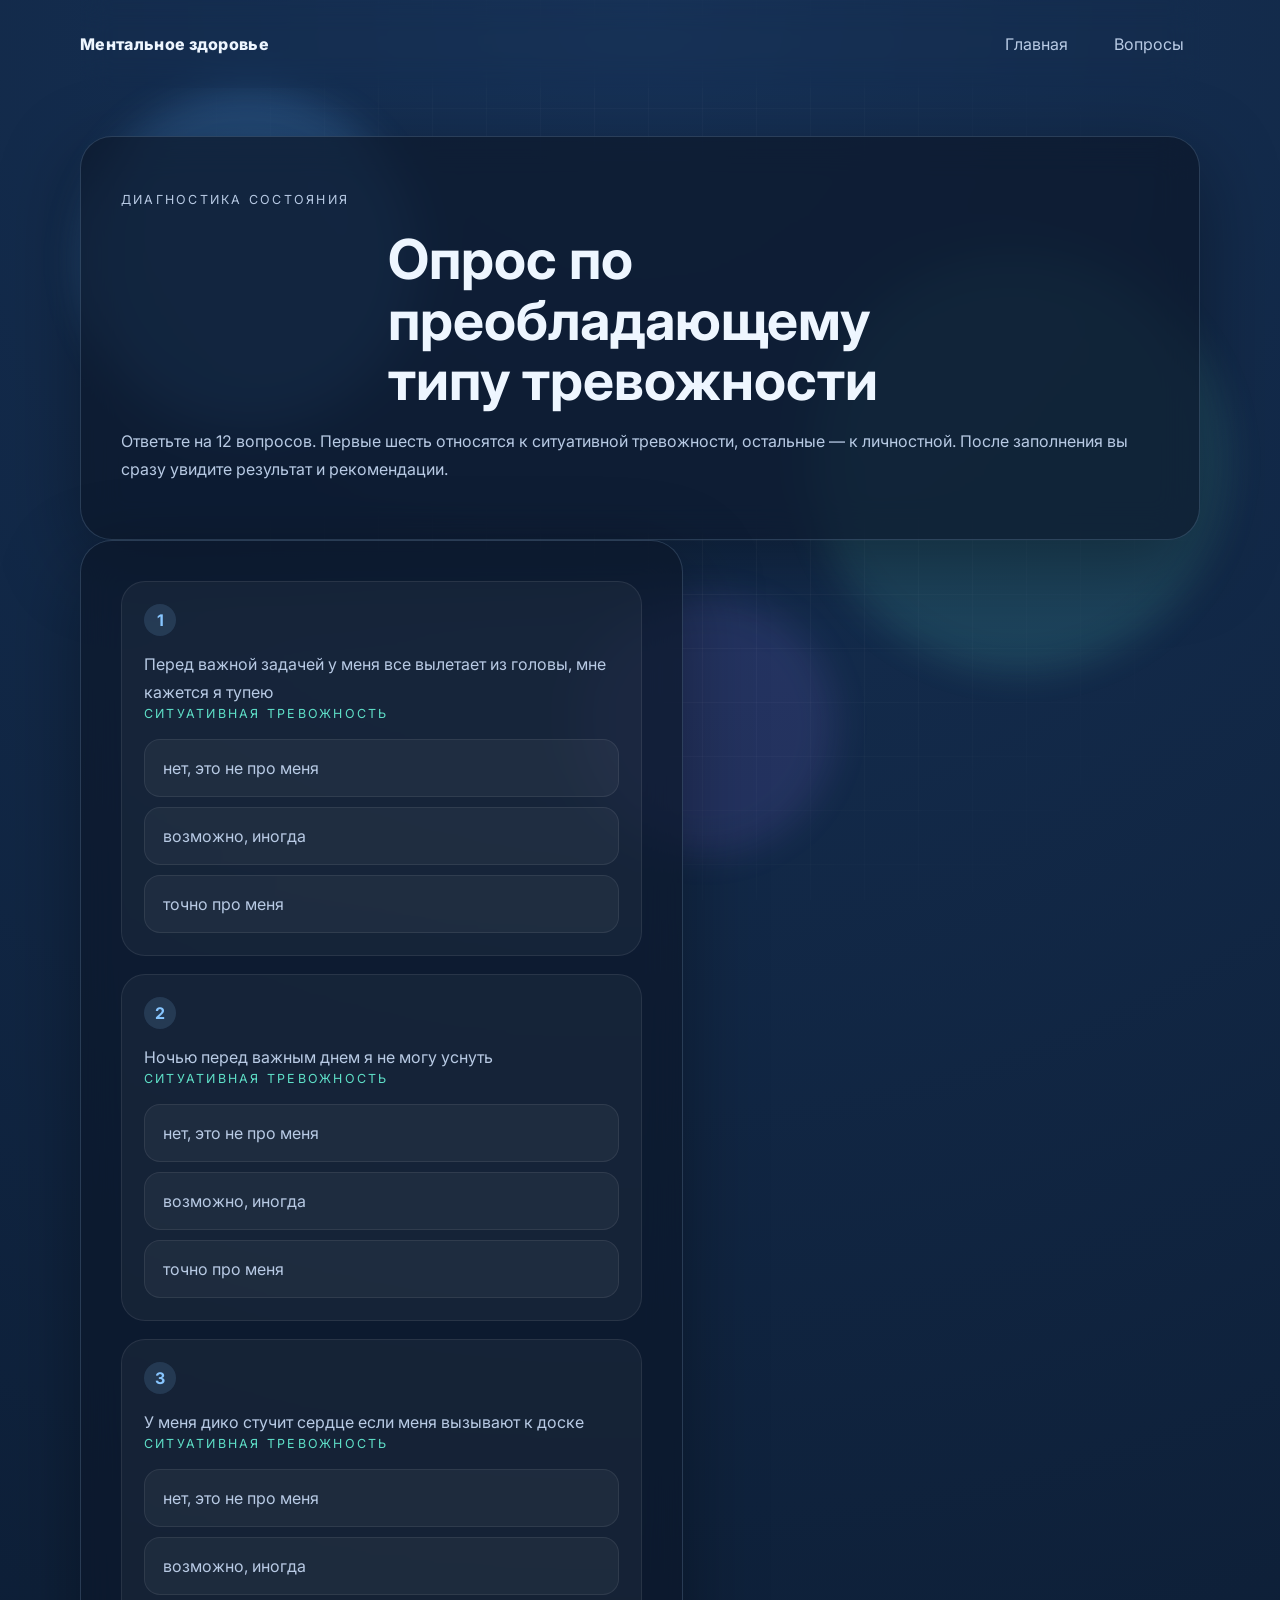
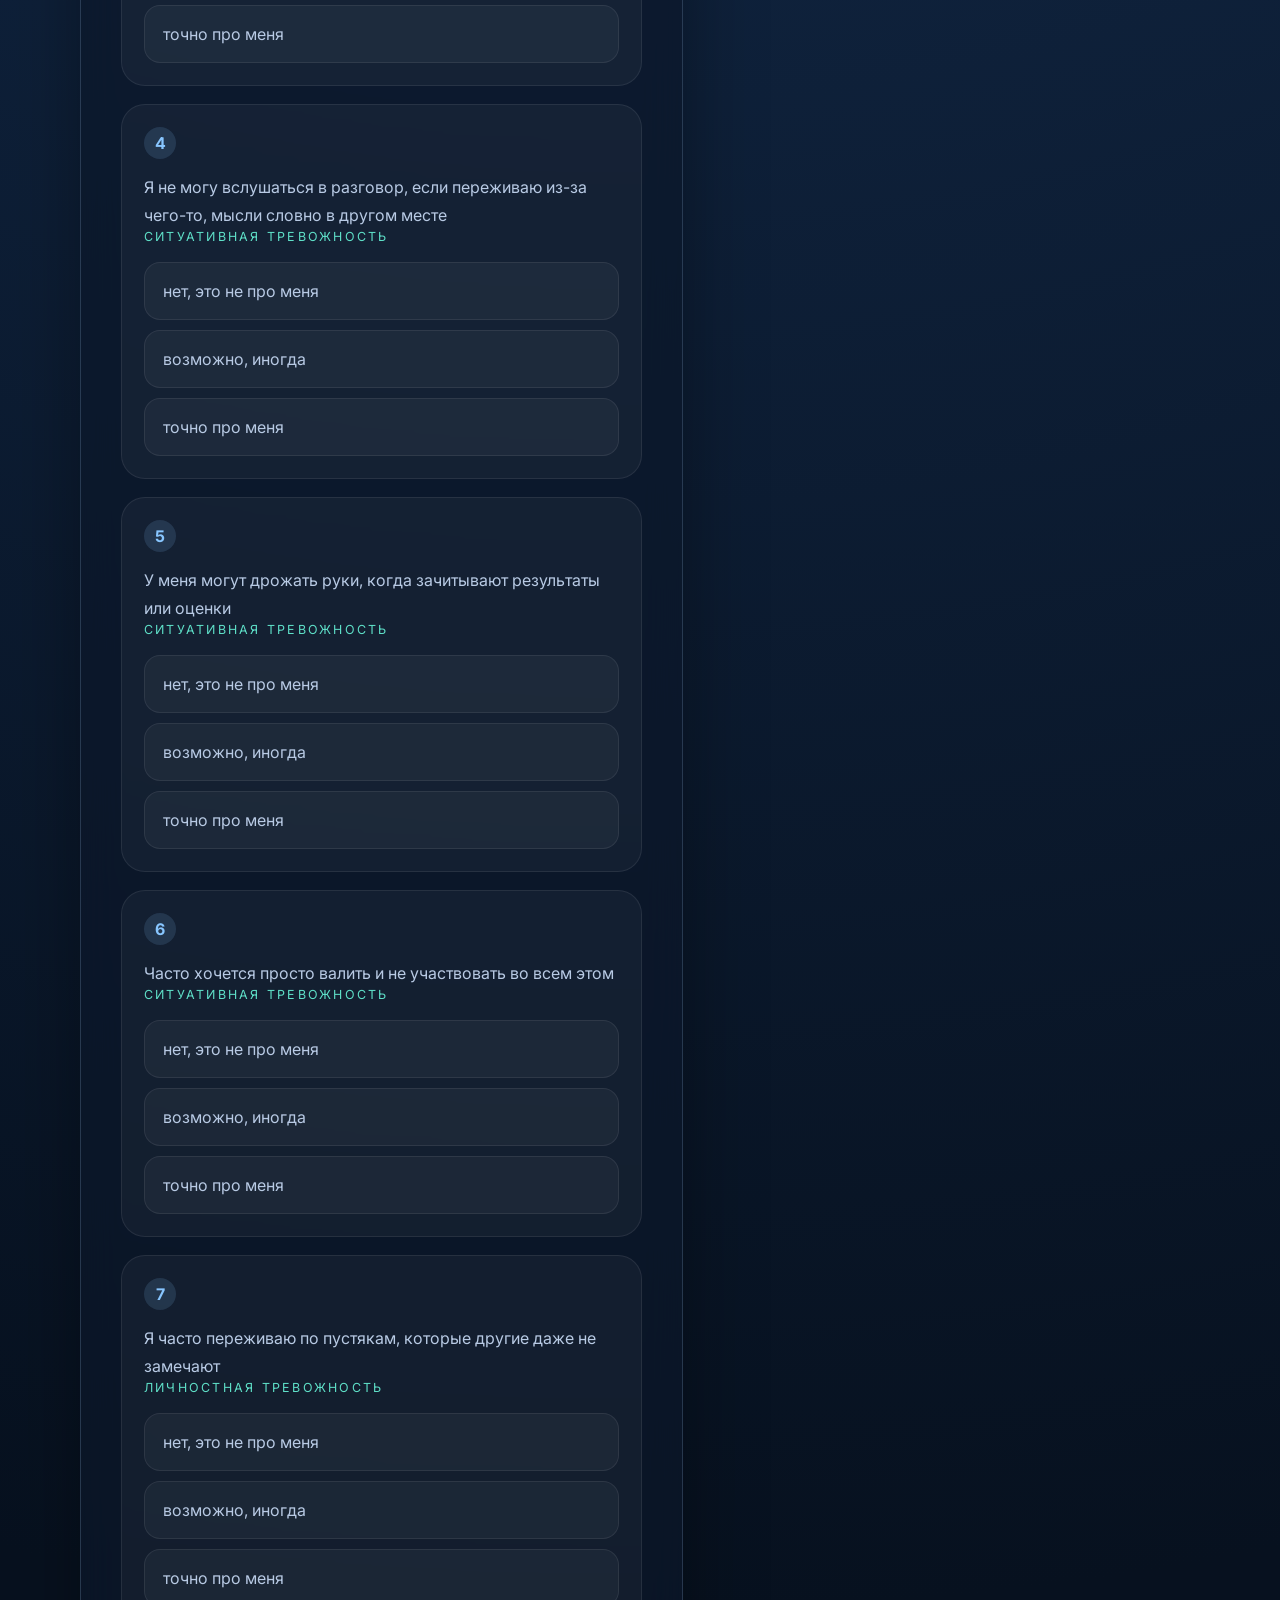
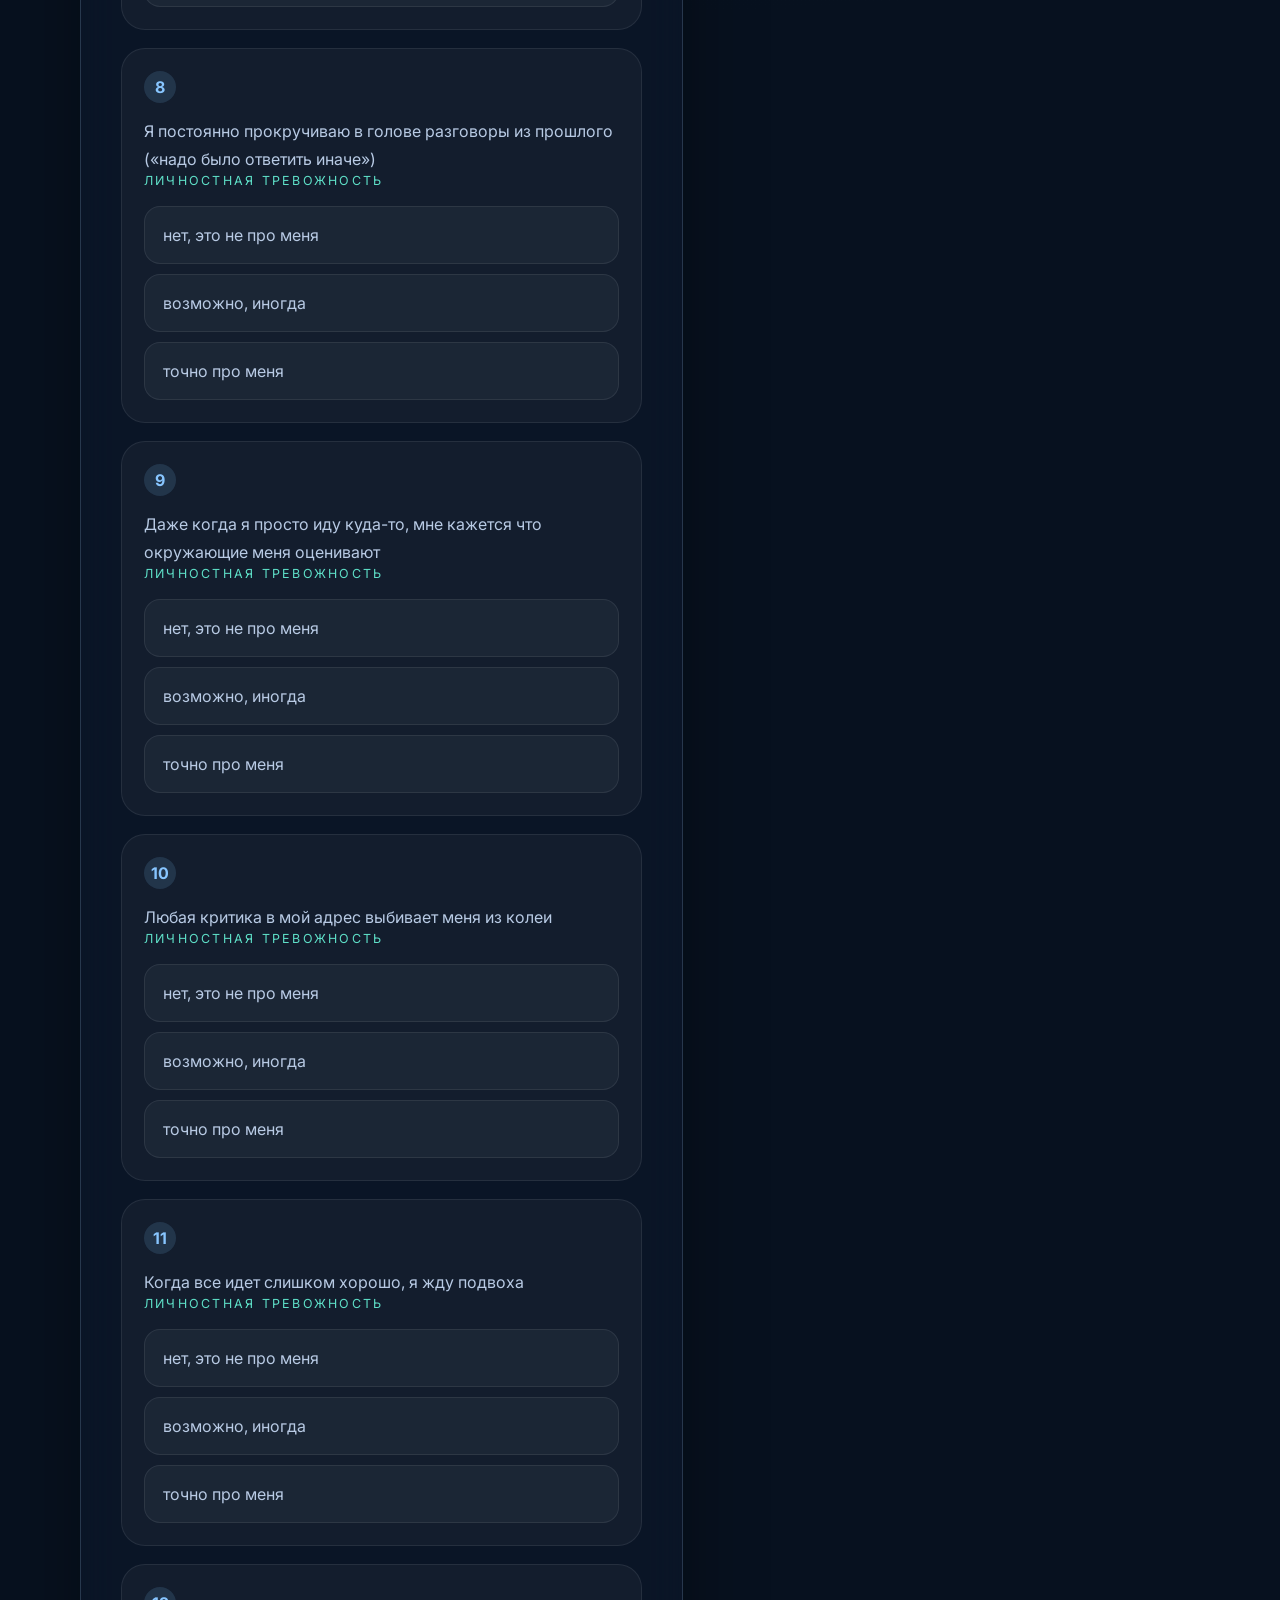
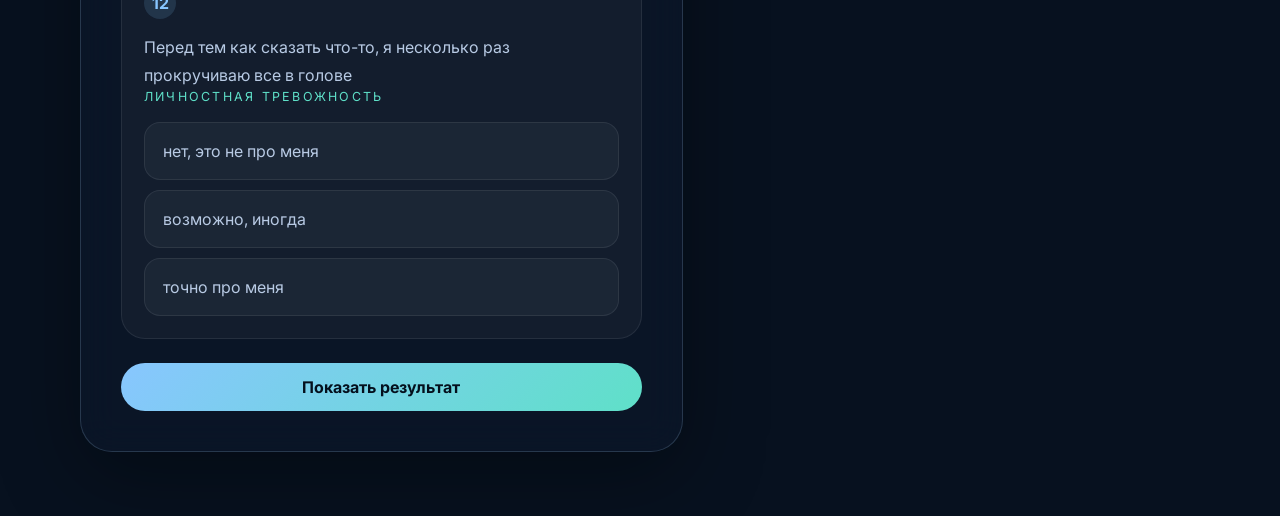
==== survey.html @ a469deae "Initial commit" ====
<!DOCTYPE html>
<html lang="ru">
  <head>
    <meta charset="UTF-8" />
    <meta name="viewport" content="width=device-width, initial-scale=1.0" />
    <title>Опрос по тревожности</title>
    <meta
      name="description"
      content="Опрос для определения преобладающего типа тревожности."
    />
    <link rel="preconnect" href="https://fonts.googleapis.com" />
    <link rel="preconnect" href="https://fonts.gstatic.com" crossorigin />
    <link
      href="https://fonts.googleapis.com/css2?family=Inter:wght@400;500;600;700;800&display=swap"
      rel="stylesheet"
    />
    <link rel="stylesheet" href="styles.css" />
  </head>
  <body>
    <div class="background" aria-hidden="true">
      <span class="orb orb-1"></span>
      <span class="orb orb-2"></span>
      <span class="orb orb-3"></span>
      <span class="grid"></span>
    </div>

    <header class="site-header container">
      <a class="brand" href="index.html">Ментальное здоровье</a>
      <nav class="nav">
        <a href="index.html">Главная</a>
        <a href="#survey-form">Вопросы</a>
      </nav>
    </header>

    <main class="container survey-layout">
      <section class="survey-intro glass-panel reveal">
        <p class="eyebrow">Диагностика состояния</p>
        <h1>Опрос по преобладающему типу тревожности</h1>
        <p>
          Ответьте на 12 вопросов. Первые шесть относятся к ситуативной
          тревожности, остальные — к личностной. После заполнения вы сразу
          увидите результат и рекомендации.
        </p>
      </section>

      <section class="survey-content reveal">
        <form id="survey-form" class="glass-panel survey-form">
          <div id="questions" class="question-list">
            <article class="question-card">
              <span class="question-number">1</span>
              <div class="question-text">Перед важной задачей у меня все вылетает из головы, мне кажется я тупею</div>
              <div class="question-meta eyebrow">Ситуативная тревожность</div>
              <div class="answer-group">
                <label class="answer-option"><input type="radio" name="q0" value="0" required /><span class="answer-label">нет, это не про меня</span></label>
                <label class="answer-option"><input type="radio" name="q0" value="1" required /><span class="answer-label">возможно, иногда</span></label>
                <label class="answer-option"><input type="radio" name="q0" value="2" required /><span class="answer-label">точно про меня</span></label>
              </div>
            </article>
            <article class="question-card">
              <span class="question-number">2</span>
              <div class="question-text">Ночью перед важным днем я не могу уснуть</div>
              <div class="question-meta eyebrow">Ситуативная тревожность</div>
              <div class="answer-group">
                <label class="answer-option"><input type="radio" name="q1" value="0" required /><span class="answer-label">нет, это не про меня</span></label>
                <label class="answer-option"><input type="radio" name="q1" value="1" required /><span class="answer-label">возможно, иногда</span></label>
                <label class="answer-option"><input type="radio" name="q1" value="2" required /><span class="answer-label">точно про меня</span></label>
              </div>
            </article>
            <article class="question-card">
              <span class="question-number">3</span>
              <div class="question-text">У меня дико стучит сердце если меня вызывают к доске</div>
              <div class="question-meta eyebrow">Ситуативная тревожность</div>
              <div class="answer-group">
                <label class="answer-option"><input type="radio" name="q2" value="0" required /><span class="answer-label">нет, это не про меня</span></label>
                <label class="answer-option"><input type="radio" name="q2" value="1" required /><span class="answer-label">возможно, иногда</span></label>
                <label class="answer-option"><input type="radio" name="q2" value="2" required /><span class="answer-label">точно про меня</span></label>
              </div>
            </article>
            <article class="question-card">
              <span class="question-number">4</span>
              <div class="question-text">Я не могу вслушаться в разговор, если переживаю из-за чего-то, мысли словно в другом месте</div>
              <div class="question-meta eyebrow">Ситуативная тревожность</div>
              <div class="answer-group">
                <label class="answer-option"><input type="radio" name="q3" value="0" required /><span class="answer-label">нет, это не про меня</span></label>
                <label class="answer-option"><input type="radio" name="q3" value="1" required /><span class="answer-label">возможно, иногда</span></label>
                <label class="answer-option"><input type="radio" name="q3" value="2" required /><span class="answer-label">точно про меня</span></label>
              </div>
            </article>
            <article class="question-card">
              <span class="question-number">5</span>
              <div class="question-text">У меня могут дрожать руки, когда зачитывают результаты или оценки</div>
              <div class="question-meta eyebrow">Ситуативная тревожность</div>
              <div class="answer-group">
                <label class="answer-option"><input type="radio" name="q4" value="0" required /><span class="answer-label">нет, это не про меня</span></label>
                <label class="answer-option"><input type="radio" name="q4" value="1" required /><span class="answer-label">возможно, иногда</span></label>
                <label class="answer-option"><input type="radio" name="q4" value="2" required /><span class="answer-label">точно про меня</span></label>
              </div>
            </article>
            <article class="question-card">
              <span class="question-number">6</span>
              <div class="question-text">Часто хочется просто валить и не участвовать во всем этом</div>
              <div class="question-meta eyebrow">Ситуативная тревожность</div>
              <div class="answer-group">
                <label class="answer-option"><input type="radio" name="q5" value="0" required /><span class="answer-label">нет, это не про меня</span></label>
                <label class="answer-option"><input type="radio" name="q5" value="1" required /><span class="answer-label">возможно, иногда</span></label>
                <label class="answer-option"><input type="radio" name="q5" value="2" required /><span class="answer-label">точно про меня</span></label>
              </div>
            </article>
            <article class="question-card">
              <span class="question-number">7</span>
              <div class="question-text">Я часто переживаю по пустякам, которые другие даже не замечают</div>
              <div class="question-meta eyebrow">Личностная тревожность</div>
              <div class="answer-group">
                <label class="answer-option"><input type="radio" name="q6" value="0" required /><span class="answer-label">нет, это не про меня</span></label>
                <label class="answer-option"><input type="radio" name="q6" value="1" required /><span class="answer-label">возможно, иногда</span></label>
                <label class="answer-option"><input type="radio" name="q6" value="2" required /><span class="answer-label">точно про меня</span></label>
              </div>
            </article>
            <article class="question-card">
              <span class="question-number">8</span>
              <div class="question-text">Я постоянно прокручиваю в голове разговоры из прошлого («надо было ответить иначе»)</div>
              <div class="question-meta eyebrow">Личностная тревожность</div>
              <div class="answer-group">
                <label class="answer-option"><input type="radio" name="q7" value="0" required /><span class="answer-label">нет, это не про меня</span></label>
                <label class="answer-option"><input type="radio" name="q7" value="1" required /><span class="answer-label">возможно, иногда</span></label>
                <label class="answer-option"><input type="radio" name="q7" value="2" required /><span class="answer-label">точно про меня</span></label>
              </div>
            </article>
            <article class="question-card">
              <span class="question-number">9</span>
              <div class="question-text">Даже когда я просто иду куда-то, мне кажется что окружающие меня оценивают</div>
              <div class="question-meta eyebrow">Личностная тревожность</div>
              <div class="answer-group">
                <label class="answer-option"><input type="radio" name="q8" value="0" required /><span class="answer-label">нет, это не про меня</span></label>
                <label class="answer-option"><input type="radio" name="q8" value="1" required /><span class="answer-label">возможно, иногда</span></label>
                <label class="answer-option"><input type="radio" name="q8" value="2" required /><span class="answer-label">точно про меня</span></label>
              </div>
            </article>
            <article class="question-card">
              <span class="question-number">10</span>
              <div class="question-text">Любая критика в мой адрес выбивает меня из колеи</div>
              <div class="question-meta eyebrow">Личностная тревожность</div>
              <div class="answer-group">
                <label class="answer-option"><input type="radio" name="q9" value="0" required /><span class="answer-label">нет, это не про меня</span></label>
                <label class="answer-option"><input type="radio" name="q9" value="1" required /><span class="answer-label">возможно, иногда</span></label>
                <label class="answer-option"><input type="radio" name="q9" value="2" required /><span class="answer-label">точно про меня</span></label>
              </div>
            </article>
            <article class="question-card">
              <span class="question-number">11</span>
              <div class="question-text">Когда все идет слишком хорошо, я жду подвоха</div>
              <div class="question-meta eyebrow">Личностная тревожность</div>
              <div class="answer-group">
                <label class="answer-option"><input type="radio" name="q10" value="0" required /><span class="answer-label">нет, это не про меня</span></label>
                <label class="answer-option"><input type="radio" name="q10" value="1" required /><span class="answer-label">возможно, иногда</span></label>
                <label class="answer-option"><input type="radio" name="q10" value="2" required /><span class="answer-label">точно про меня</span></label>
              </div>
            </article>
            <article class="question-card">
              <span class="question-number">12</span>
              <div class="question-text">Перед тем как сказать что-то, я несколько раз прокручиваю все в голове</div>
              <div class="question-meta eyebrow">Личностная тревожность</div>
              <div class="answer-group">
                <label class="answer-option"><input type="radio" name="q11" value="0" required /><span class="answer-label">нет, это не про меня</span></label>
                <label class="answer-option"><input type="radio" name="q11" value="1" required /><span class="answer-label">возможно, иногда</span></label>
                <label class="answer-option"><input type="radio" name="q11" value="2" required /><span class="answer-label">точно про меня</span></label>
              </div>
            </article>
          </div>
          <button type="submit" class="button primary large-button">
            Показать результат
          </button>
        </form>

        <section id="results" class="glass-panel results hidden" aria-live="polite">
          <div class="results-header">
            <p class="eyebrow">Результаты</p>
            <h2>Ваш профиль тревожности</h2>
          </div>
          <div class="score-grid">
            <article>
              <span>Ситуативная тревожность</span>
              <strong id="state-score">0</strong>
            </article>
            <article>
              <span>Личностная тревожность</span>
              <strong id="trait-score">0</strong>
            </article>
          </div>
          <div id="result-summary" class="result-summary"></div>
          <div id="recommendations" class="recommendations"></div>
        </section>
      </section>
    </main>

    <script src="script.js"></script>
  </body>
</html>
---- styles.css ----
:root {
  --bg: #07111f;
  --bg-soft: rgba(12, 26, 45, 0.72);
  --panel: rgba(12, 24, 42, 0.7);
  --panel-border: rgba(173, 216, 255, 0.18);
  --text: #eef6ff;
  --muted: #b8cae4;
  --accent: #88c6ff;
  --accent-strong: #5fe0c8;
  --shadow: 0 24px 80px rgba(0, 0, 0, 0.35);
  --radius-xl: 32px;
  --radius-lg: 24px;
  --radius-md: 18px;
  --container: min(1120px, calc(100% - 32px));
}

* {
  box-sizing: border-box;
}

html {
  scroll-behavior: smooth;
}

body {
  margin: 0;
  font-family: 'Inter', system-ui, sans-serif;
  color: var(--text);
  background: radial-gradient(circle at top, #163156, #07111f 60%);
  min-height: 100vh;
  overflow-x: hidden;
}

a {
  color: inherit;
  text-decoration: none;
}

button,
input,
textarea,
select {
  font: inherit;
}

.container {
  width: var(--container);
  margin: 0 auto;
}

.background {
  position: fixed;
  inset: 0;
  overflow: hidden;
  z-index: -2;
}

.orb {
  position: absolute;
  border-radius: 50%;
  filter: blur(18px);
  opacity: 0.7;
  animation: float 15s ease-in-out infinite;
}

.orb-1 {
  width: 340px;
  height: 340px;
  background: rgba(93, 174, 255, 0.3);
  top: 10%;
  left: 6%;
}

.orb-2 {
  width: 420px;
  height: 420px;
  background: rgba(95, 224, 200, 0.2);
  right: 4%;
  top: 28%;
  animation-delay: -5s;
}

.orb-3 {
  width: 260px;
  height: 260px;
  background: rgba(161, 120, 255, 0.18);
  left: 45%;
  bottom: 5%;
  animation-delay: -9s;
}

.grid {
  position: absolute;
  inset: 0;
  background-image: linear-gradient(rgba(255, 255, 255, 0.05) 1px, transparent 1px),
    linear-gradient(90deg, rgba(255, 255, 255, 0.05) 1px, transparent 1px);
  background-size: 54px 54px;
  mask-image: radial-gradient(circle at center, black, transparent 80%);
  animation: drift 20s linear infinite;
}

.site-header {
  display: flex;
  align-items: center;
  justify-content: space-between;
  padding: 24px 0;
  position: sticky;
  top: 0;
  z-index: 10;
  backdrop-filter: blur(14px);
}

.brand {
  font-weight: 800;
  letter-spacing: 0.02em;
}

.nav {
  display: flex;
  align-items: center;
  gap: 14px;
  flex-wrap: wrap;
}

.nav a {
  padding: 10px 16px;
  border-radius: 999px;
  color: var(--muted);
  transition: 0.25s ease;
}

.nav a:hover,
.nav a:focus-visible {
  color: var(--text);
  background: rgba(255, 255, 255, 0.08);
}

.nav-button {
  background: linear-gradient(135deg, rgba(136, 198, 255, 0.18), rgba(95, 224, 200, 0.18));
  color: var(--text) !important;
}

.hero,
.story,
.content-section,
.site-footer,
.survey-layout {
  padding-bottom: 64px;
}

.hero {
  padding-top: 72px;
  min-height: calc(100vh - 96px);
  display: grid;
  place-items: center;
}

.glass-panel {
  background: var(--panel);
  border: 1px solid var(--panel-border);
  box-shadow: var(--shadow);
  backdrop-filter: blur(18px);
}

.hero-card,
.story-card,
.text-block,
.survey-intro,
.survey-form,
.results {
  border-radius: var(--radius-xl);
}

.hero-card {
  padding: clamp(32px, 6vw, 72px);
  text-align: center;
}

.eyebrow {
  text-transform: uppercase;
  letter-spacing: 0.18em;
  font-size: 0.78rem;
  color: var(--accent-strong);
  margin-bottom: 18px;
}

h1,
h2 {
  margin: 0;
  line-height: 1.1;
}

h1 {
  font-size: clamp(2.1rem, 4.3vw, 4.1rem);
  max-width: 14ch;
  margin-inline: auto;
}

h2 {
  font-size: clamp(1.8rem, 4vw, 3rem);
}

.hero-subtitle,
.section-subtitle,
.lead-text,
.text-block p,
.survey-intro p,
.result-summary,
.recommendation-card p,
.question-text,
.answer-label {
  color: var(--muted);
}

.hero-subtitle,
.section-subtitle,
.lead-text {
  font-size: clamp(1rem, 2vw, 1.2rem);
  line-height: 1.7;
}

.hero-subtitle {
  max-width: 720px;
  margin: 24px auto 0;
}

.hero-actions,
.results-header {
  margin-top: 32px;
}

.hero-actions {
  display: flex;
  justify-content: center;
  gap: 16px;
  flex-wrap: wrap;
}

.button {
  display: inline-flex;
  align-items: center;
  justify-content: center;
  padding: 14px 22px;
  border-radius: 999px;
  border: 1px solid transparent;
  transition: transform 0.25s ease, box-shadow 0.25s ease, background 0.25s ease;
}

.button:hover,
.button:focus-visible {
  transform: translateY(-2px);
  box-shadow: 0 16px 36px rgba(0, 0, 0, 0.25);
}

.primary {
  background: linear-gradient(135deg, var(--accent), var(--accent-strong));
  color: #04101d;
  font-weight: 700;
}

.secondary {
  border-color: rgba(255, 255, 255, 0.12);
  background: rgba(255, 255, 255, 0.04);
}

.story-card,
.text-block,
.survey-intro,
.survey-form,
.results {
  padding: clamp(24px, 4vw, 40px);
}

.story-card {
  display: grid;
  gap: 24px;
  justify-items: start;
}

.section-heading {
  max-width: 720px;
  margin-bottom: 24px;
}

.text-block {
  display: grid;
  gap: 18px;
}

.text-block p,
.survey-intro p,
.result-summary,
.recommendation-card p,
.answer-label,
.question-text {
  line-height: 1.75;
}

.survey-layout {
  padding-top: 48px;
}

.survey-content {
  display: grid;
  grid-template-columns: 1.1fr 0.9fr;
  gap: 24px;
  align-items: start;
}

.question-list {
  display: grid;
  gap: 18px;
}

.question-card {
  padding: 22px;
  border-radius: var(--radius-lg);
  background: rgba(255, 255, 255, 0.04);
  border: 1px solid rgba(255, 255, 255, 0.08);
}

.question-number {
  display: inline-flex;
  width: 32px;
  height: 32px;
  align-items: center;
  justify-content: center;
  border-radius: 50%;
  background: rgba(136, 198, 255, 0.14);
  color: var(--accent);
  margin-bottom: 14px;
  font-weight: 700;
}

.answer-group {
  display: grid;
  gap: 10px;
  margin-top: 16px;
}

.answer-option {
  position: relative;
}

.answer-option input {
  position: absolute;
  opacity: 0;
  pointer-events: none;
}

.answer-label {
  display: block;
  padding: 14px 18px;
  border-radius: 16px;
  background: rgba(255, 255, 255, 0.04);
  border: 1px solid rgba(255, 255, 255, 0.08);
  transition: 0.2s ease;
  cursor: pointer;
}

.answer-option input:checked + .answer-label {
  background: rgba(136, 198, 255, 0.16);
  border-color: rgba(136, 198, 255, 0.48);
  color: var(--text);
}

.large-button {
  width: 100%;
  margin-top: 24px;
  border: none;
  cursor: pointer;
}

.hidden {
  display: none;
}

.score-grid {
  display: grid;
  grid-template-columns: repeat(2, minmax(0, 1fr));
  gap: 16px;
  margin: 24px 0;
}

.score-grid article,
.recommendation-card {
  border-radius: var(--radius-lg);
  padding: 20px;
  background: rgba(255, 255, 255, 0.05);
  border: 1px solid rgba(255, 255, 255, 0.08);
}

.score-grid span {
  display: block;
  color: var(--muted);
  margin-bottom: 10px;
}

.score-grid strong {
  font-size: clamp(2rem, 4vw, 3rem);
}

.recommendations {
  display: grid;
  gap: 16px;
  margin-top: 28px;
}

.recommendation-card h3 {
  margin-top: 0;
  margin-bottom: 10px;
}

.site-footer {
  padding-top: 16px;
  padding-bottom: 48px;
  color: var(--muted);
}

.reveal {
  opacity: 0;
  transform: translateY(32px);
  transition: opacity 0.8s ease, transform 0.8s ease;
}

.reveal.visible {
  opacity: 1;
  transform: translateY(0);
}

@keyframes float {
  0%,
  100% { transform: translate3d(0, 0, 0) scale(1); }
  50% { transform: translate3d(0, -28px, 0) scale(1.08); }
}

@keyframes drift {
  from { transform: translateY(0); }
  to { transform: translateY(54px); }
}

@media (max-width: 920px) {
  .site-header {
    flex-direction: column;
    gap: 14px;
  }

  .survey-content {
    grid-template-columns: 1fr;
  }
}

@media (max-width: 640px) {
  :root {
    --container: min(100% - 20px, 1120px);
  }

  .hero {
    padding-top: 36px;
    min-height: auto;
  }

  h1 {
    max-width: none;
  }

  .score-grid {
    grid-template-columns: 1fr;
  }

  .nav {
    justify-content: center;
  }

  .button,
  .nav a {
    width: 100%;
  }

  .hero-actions {
    width: 100%;
  }
}
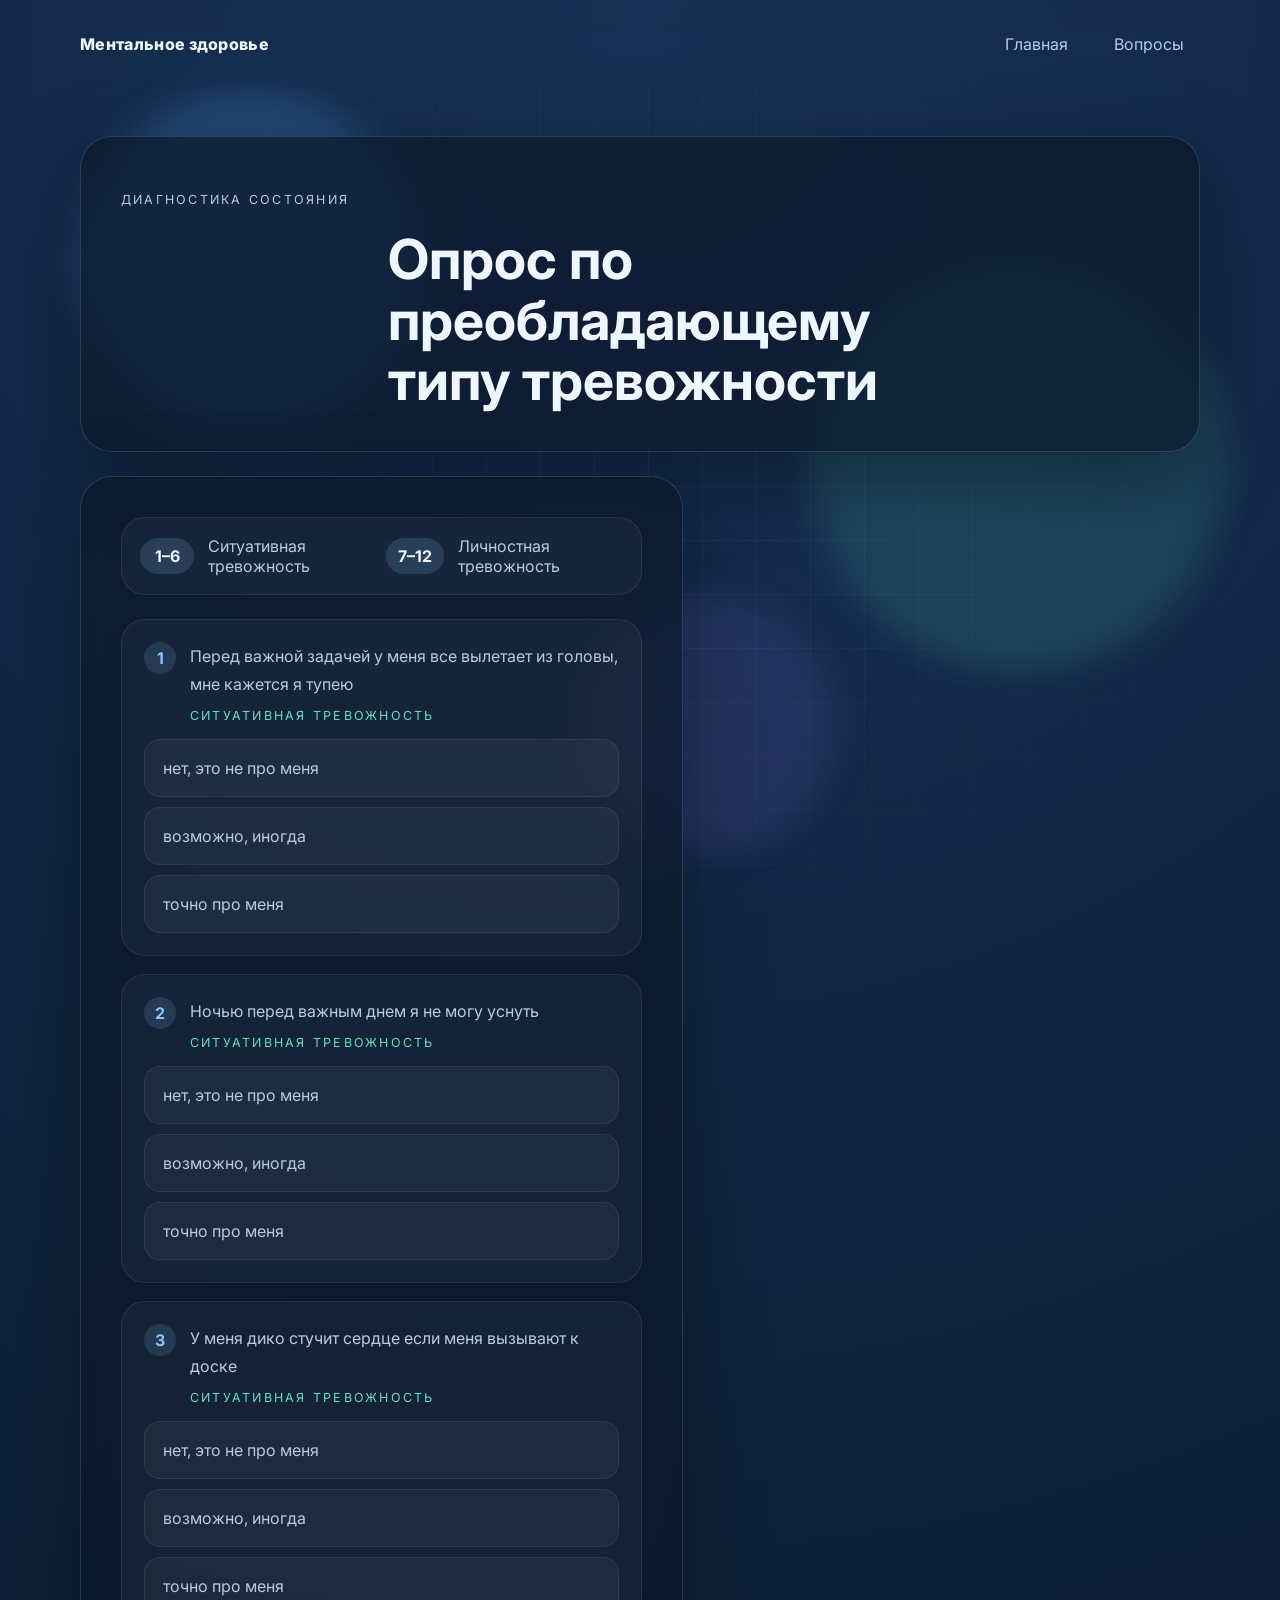
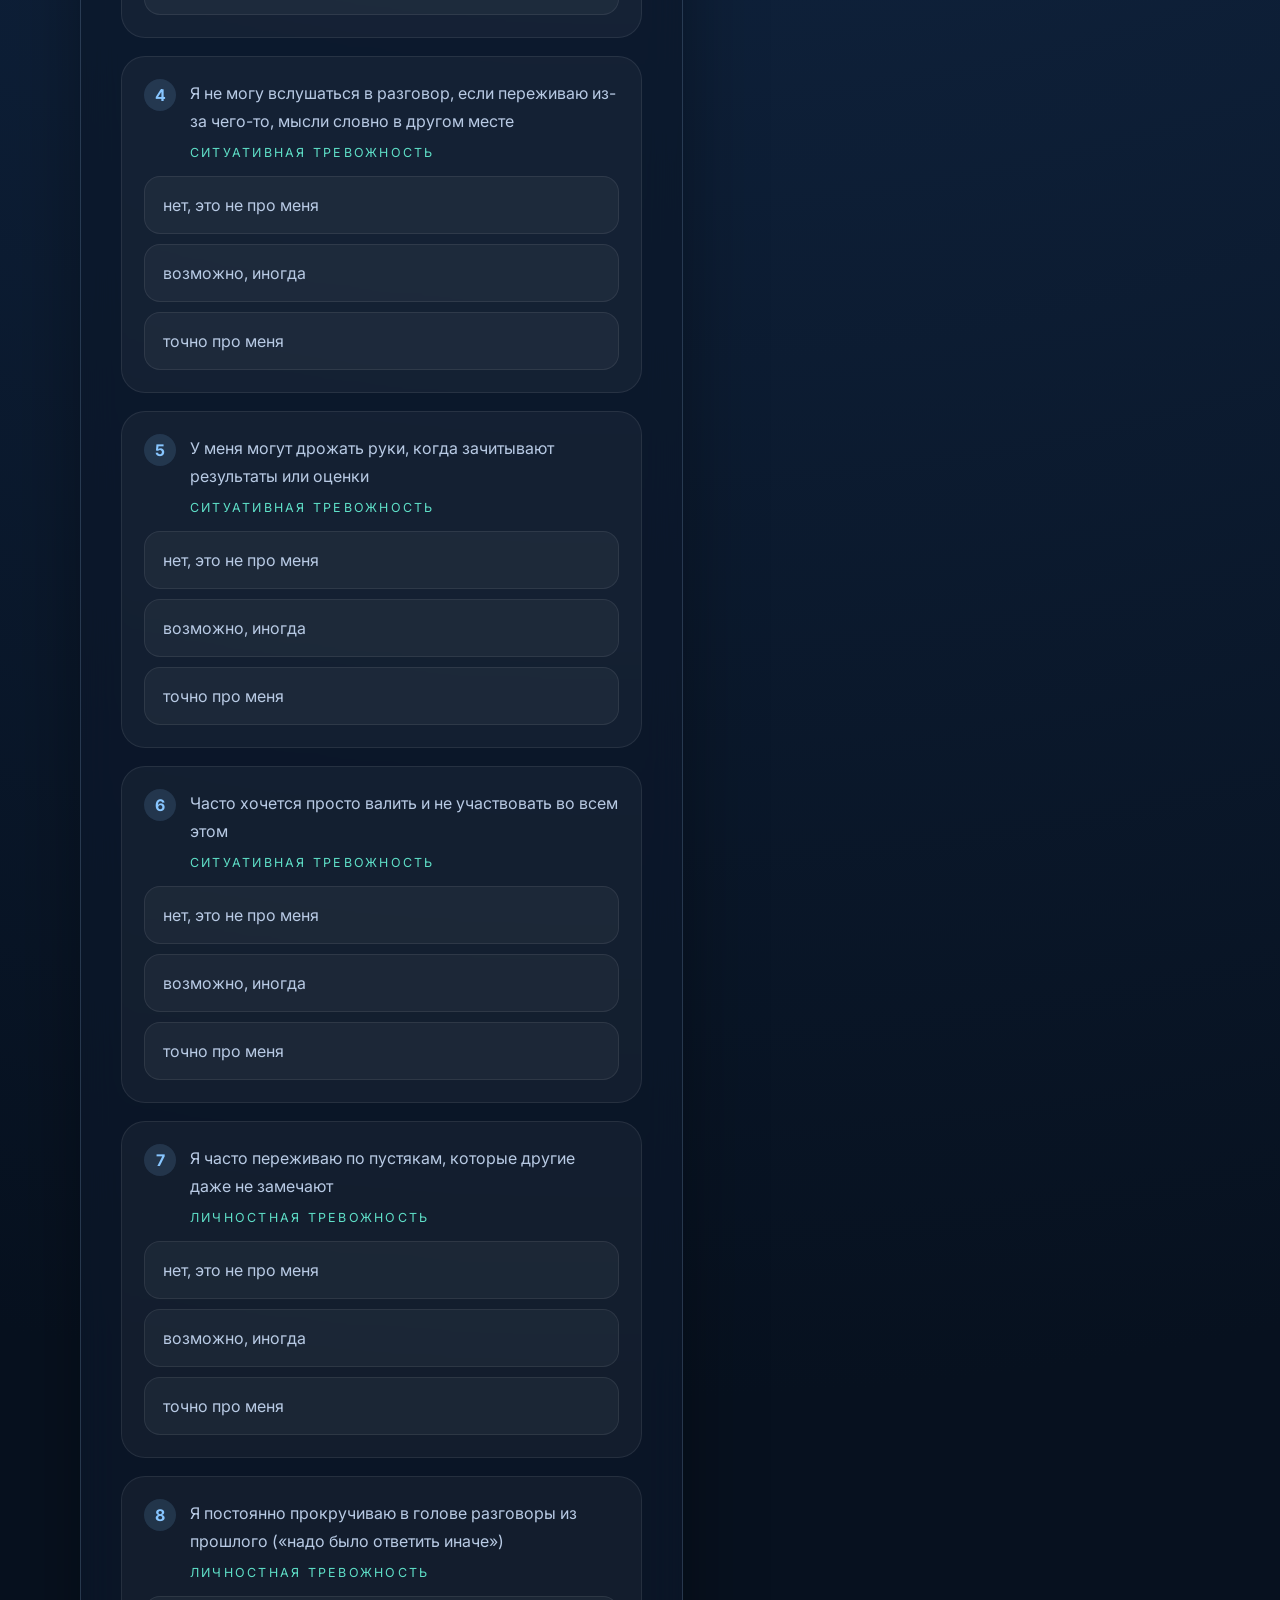
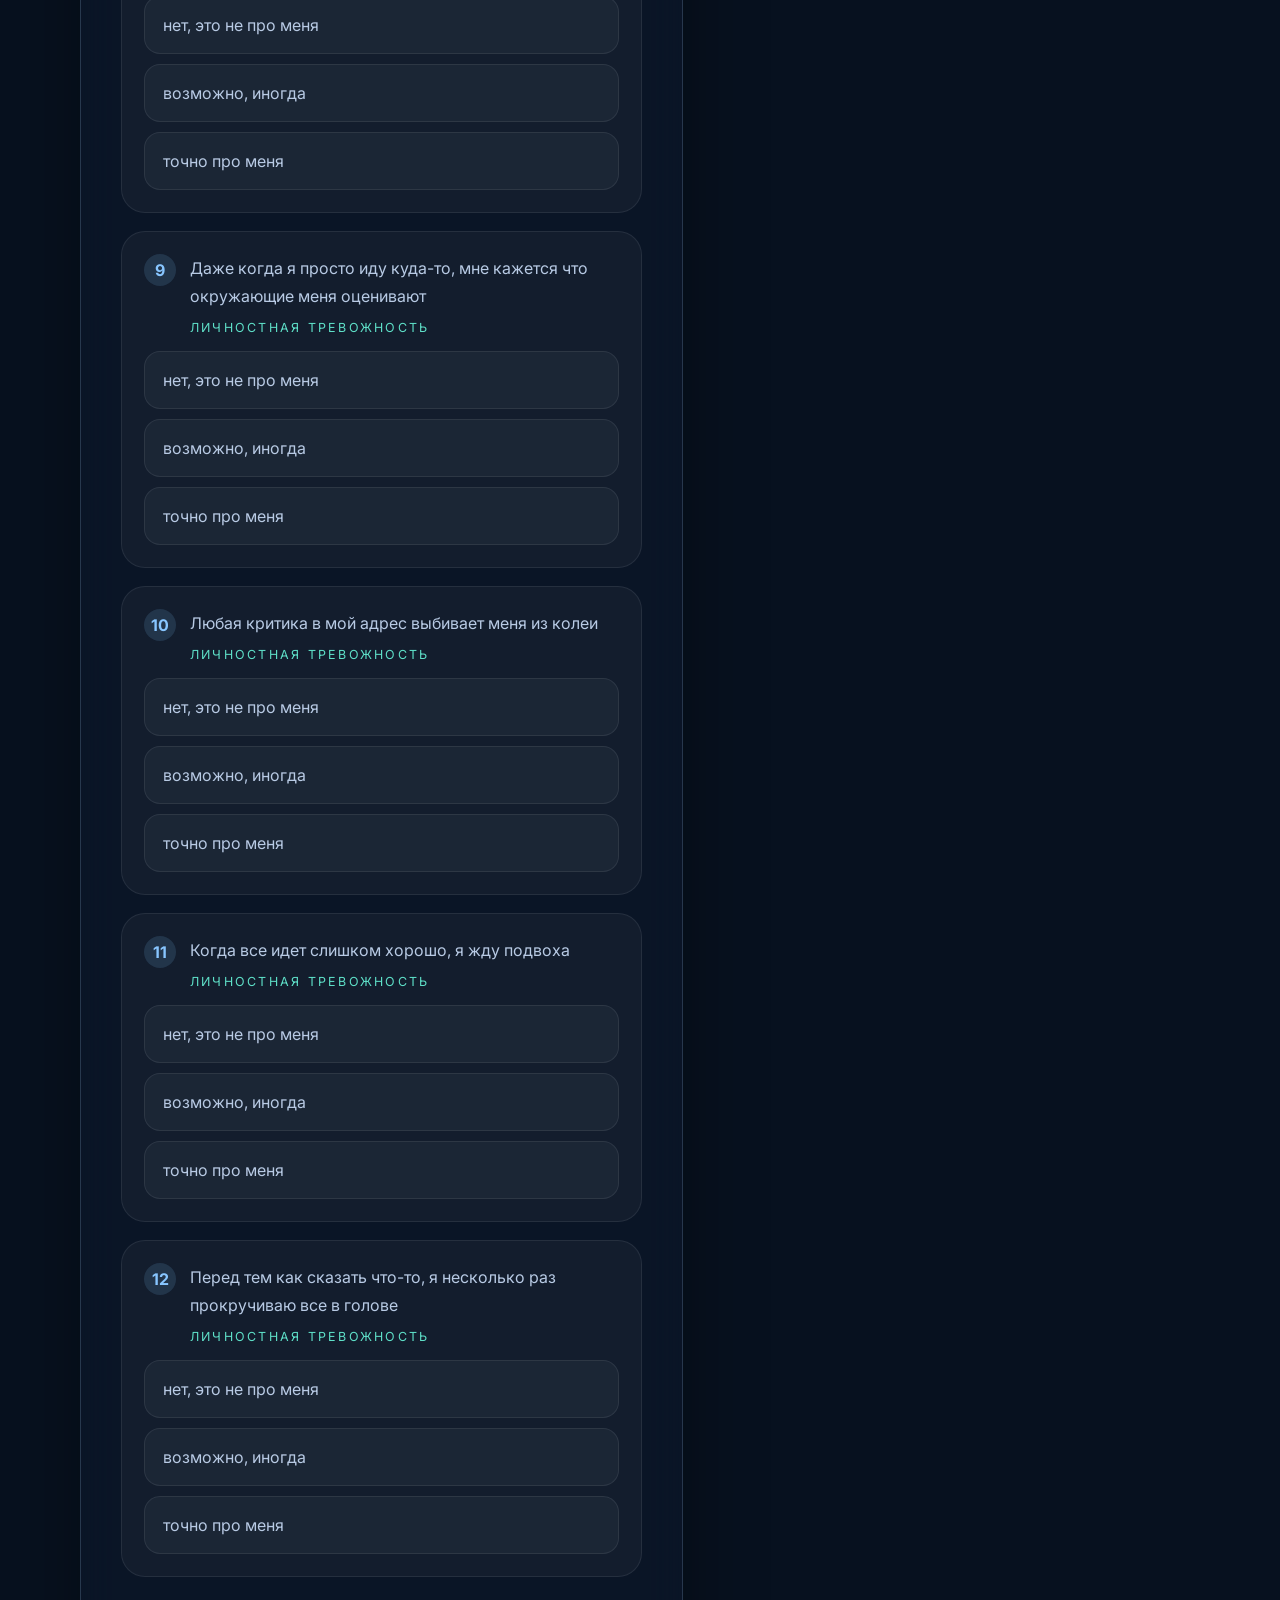
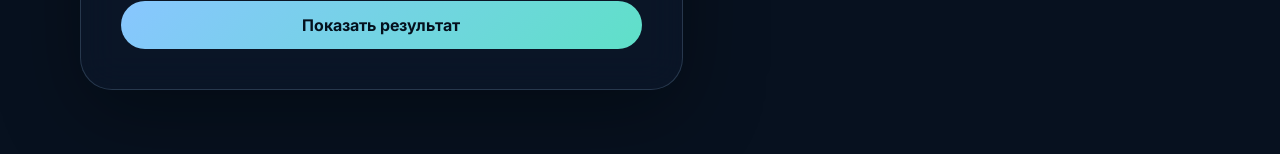
==== commit 68f362e2: "Fix survey rendering and mobile layout" ====
--- a/survey.html
+++ b/survey.html
@@ -36,137 +36,25 @@
       <section class="survey-intro glass-panel reveal">
         <p class="eyebrow">Диагностика состояния</p>
         <h1>Опрос по преобладающему типу тревожности</h1>
-        <p>
-          Ответьте на 12 вопросов. Первые шесть относятся к ситуативной
-          тревожности, остальные — к личностной. После заполнения вы сразу
-          увидите результат и рекомендации.
-        </p>
       </section>
 
       <section class="survey-content reveal">
         <form id="survey-form" class="glass-panel survey-form">
-          <div id="questions" class="question-list">
-            <article class="question-card">
-              <span class="question-number">1</span>
-              <div class="question-text">Перед важной задачей у меня все вылетает из головы, мне кажется я тупею</div>
-              <div class="question-meta eyebrow">Ситуативная тревожность</div>
-              <div class="answer-group">
-                <label class="answer-option"><input type="radio" name="q0" value="0" required /><span class="answer-label">нет, это не про меня</span></label>
-                <label class="answer-option"><input type="radio" name="q0" value="1" required /><span class="answer-label">возможно, иногда</span></label>
-                <label class="answer-option"><input type="radio" name="q0" value="2" required /><span class="answer-label">точно про меня</span></label>
-              </div>
-            </article>
-            <article class="question-card">
-              <span class="question-number">2</span>
-              <div class="question-text">Ночью перед важным днем я не могу уснуть</div>
-              <div class="question-meta eyebrow">Ситуативная тревожность</div>
-              <div class="answer-group">
-                <label class="answer-option"><input type="radio" name="q1" value="0" required /><span class="answer-label">нет, это не про меня</span></label>
-                <label class="answer-option"><input type="radio" name="q1" value="1" required /><span class="answer-label">возможно, иногда</span></label>
-                <label class="answer-option"><input type="radio" name="q1" value="2" required /><span class="answer-label">точно про меня</span></label>
-              </div>
-            </article>
-            <article class="question-card">
-              <span class="question-number">3</span>
-              <div class="question-text">У меня дико стучит сердце если меня вызывают к доске</div>
-              <div class="question-meta eyebrow">Ситуативная тревожность</div>
-              <div class="answer-group">
-                <label class="answer-option"><input type="radio" name="q2" value="0" required /><span class="answer-label">нет, это не про меня</span></label>
-                <label class="answer-option"><input type="radio" name="q2" value="1" required /><span class="answer-label">возможно, иногда</span></label>
-                <label class="answer-option"><input type="radio" name="q2" value="2" required /><span class="answer-label">точно про меня</span></label>
-              </div>
-            </article>
-            <article class="question-card">
-              <span class="question-number">4</span>
-              <div class="question-text">Я не могу вслушаться в разговор, если переживаю из-за чего-то, мысли словно в другом месте</div>
-              <div class="question-meta eyebrow">Ситуативная тревожность</div>
-              <div class="answer-group">
-                <label class="answer-option"><input type="radio" name="q3" value="0" required /><span class="answer-label">нет, это не про меня</span></label>
-                <label class="answer-option"><input type="radio" name="q3" value="1" required /><span class="answer-label">возможно, иногда</span></label>
-                <label class="answer-option"><input type="radio" name="q3" value="2" required /><span class="answer-label">точно про меня</span></label>
-              </div>
-            </article>
-            <article class="question-card">
-              <span class="question-number">5</span>
-              <div class="question-text">У меня могут дрожать руки, когда зачитывают результаты или оценки</div>
-              <div class="question-meta eyebrow">Ситуативная тревожность</div>
-              <div class="answer-group">
-                <label class="answer-option"><input type="radio" name="q4" value="0" required /><span class="answer-label">нет, это не про меня</span></label>
-                <label class="answer-option"><input type="radio" name="q4" value="1" required /><span class="answer-label">возможно, иногда</span></label>
-                <label class="answer-option"><input type="radio" name="q4" value="2" required /><span class="answer-label">точно про меня</span></label>
-              </div>
-            </article>
-            <article class="question-card">
-              <span class="question-number">6</span>
-              <div class="question-text">Часто хочется просто валить и не участвовать во всем этом</div>
-              <div class="question-meta eyebrow">Ситуативная тревожность</div>
-              <div class="answer-group">
-                <label class="answer-option"><input type="radio" name="q5" value="0" required /><span class="answer-label">нет, это не про меня</span></label>
-                <label class="answer-option"><input type="radio" name="q5" value="1" required /><span class="answer-label">возможно, иногда</span></label>
-                <label class="answer-option"><input type="radio" name="q5" value="2" required /><span class="answer-label">точно про меня</span></label>
-              </div>
-            </article>
-            <article class="question-card">
-              <span class="question-number">7</span>
-              <div class="question-text">Я часто переживаю по пустякам, которые другие даже не замечают</div>
-              <div class="question-meta eyebrow">Личностная тревожность</div>
-              <div class="answer-group">
-                <label class="answer-option"><input type="radio" name="q6" value="0" required /><span class="answer-label">нет, это не про меня</span></label>
-                <label class="answer-option"><input type="radio" name="q6" value="1" required /><span class="answer-label">возможно, иногда</span></label>
-                <label class="answer-option"><input type="radio" name="q6" value="2" required /><span class="answer-label">точно про меня</span></label>
-              </div>
-            </article>
-            <article class="question-card">
-              <span class="question-number">8</span>
-              <div class="question-text">Я постоянно прокручиваю в голове разговоры из прошлого («надо было ответить иначе»)</div>
-              <div class="question-meta eyebrow">Личностная тревожность</div>
-              <div class="answer-group">
-                <label class="answer-option"><input type="radio" name="q7" value="0" required /><span class="answer-label">нет, это не про меня</span></label>
-                <label class="answer-option"><input type="radio" name="q7" value="1" required /><span class="answer-label">возможно, иногда</span></label>
-                <label class="answer-option"><input type="radio" name="q7" value="2" required /><span class="answer-label">точно про меня</span></label>
-              </div>
-            </article>
-            <article class="question-card">
-              <span class="question-number">9</span>
-              <div class="question-text">Даже когда я просто иду куда-то, мне кажется что окружающие меня оценивают</div>
-              <div class="question-meta eyebrow">Личностная тревожность</div>
-              <div class="answer-group">
-                <label class="answer-option"><input type="radio" name="q8" value="0" required /><span class="answer-label">нет, это не про меня</span></label>
-                <label class="answer-option"><input type="radio" name="q8" value="1" required /><span class="answer-label">возможно, иногда</span></label>
-                <label class="answer-option"><input type="radio" name="q8" value="2" required /><span class="answer-label">точно про меня</span></label>
-              </div>
-            </article>
-            <article class="question-card">
-              <span class="question-number">10</span>
-              <div class="question-text">Любая критика в мой адрес выбивает меня из колеи</div>
-              <div class="question-meta eyebrow">Личностная тревожность</div>
-              <div class="answer-group">
-                <label class="answer-option"><input type="radio" name="q9" value="0" required /><span class="answer-label">нет, это не про меня</span></label>
-                <label class="answer-option"><input type="radio" name="q9" value="1" required /><span class="answer-label">возможно, иногда</span></label>
-                <label class="answer-option"><input type="radio" name="q9" value="2" required /><span class="answer-label">точно про меня</span></label>
-              </div>
-            </article>
-            <article class="question-card">
-              <span class="question-number">11</span>
-              <div class="question-text">Когда все идет слишком хорошо, я жду подвоха</div>
-              <div class="question-meta eyebrow">Личностная тревожность</div>
-              <div class="answer-group">
-                <label class="answer-option"><input type="radio" name="q10" value="0" required /><span class="answer-label">нет, это не про меня</span></label>
-                <label class="answer-option"><input type="radio" name="q10" value="1" required /><span class="answer-label">возможно, иногда</span></label>
-                <label class="answer-option"><input type="radio" name="q10" value="2" required /><span class="answer-label">точно про меня</span></label>
-              </div>
-            </article>
-            <article class="question-card">
-              <span class="question-number">12</span>
-              <div class="question-text">Перед тем как сказать что-то, я несколько раз прокручиваю все в голове</div>
-              <div class="question-meta eyebrow">Личностная тревожность</div>
-              <div class="answer-group">
-                <label class="answer-option"><input type="radio" name="q11" value="0" required /><span class="answer-label">нет, это не про меня</span></label>
-                <label class="answer-option"><input type="radio" name="q11" value="1" required /><span class="answer-label">возможно, иногда</span></label>
-                <label class="answer-option"><input type="radio" name="q11" value="2" required /><span class="answer-label">точно про меня</span></label>
-              </div>
-            </article>
+          <div class="survey-hint">
+            <div class="hint-badge">1–6</div>
+            <p>Ситуативная тревожность</p>
+            <div class="hint-badge">7–12</div>
+            <p>Личностная тревожность</p>
           </div>
+
+          <div id="questions" class="question-list"></div>
+
+          <noscript>
+            <p class="noscript-note">
+              Чтобы пройти опрос и увидеть результат, включите JavaScript в браузере.
+            </p>
+          </noscript>
+
           <button type="submit" class="button primary large-button">
             Показать результат
           </button>
--- a/styles.css
+++ b/styles.css
@@ -300,11 +300,44 @@
   padding-top: 48px;
 }
 
+.survey-intro {
+  margin-bottom: 24px;
+}
+
 .survey-content {
   display: grid;
-  grid-template-columns: 1.1fr 0.9fr;
+  grid-template-columns: minmax(0, 1.1fr) minmax(320px, 0.9fr);
   gap: 24px;
   align-items: start;
+}
+
+.survey-hint {
+  display: grid;
+  grid-template-columns: repeat(2, auto 1fr);
+  gap: 12px 14px;
+  align-items: center;
+  padding: 18px;
+  margin-bottom: 24px;
+  border-radius: var(--radius-lg);
+  background: rgba(255, 255, 255, 0.04);
+  border: 1px solid rgba(255, 255, 255, 0.08);
+}
+
+.survey-hint p {
+  margin: 0;
+  color: var(--muted);
+}
+
+.hint-badge {
+  display: inline-flex;
+  align-items: center;
+  justify-content: center;
+  min-width: 54px;
+  padding: 8px 12px;
+  border-radius: 999px;
+  background: rgba(136, 198, 255, 0.16);
+  color: var(--text);
+  font-weight: 700;
 }
 
 .question-list {
@@ -319,17 +352,29 @@
   border: 1px solid rgba(255, 255, 255, 0.08);
 }
 
+.question-card-header {
+  display: grid;
+  grid-template-columns: auto 1fr;
+  gap: 14px;
+  align-items: start;
+}
+
 .question-number {
   display: inline-flex;
   width: 32px;
   height: 32px;
+  flex-shrink: 0;
   align-items: center;
   justify-content: center;
   border-radius: 50%;
   background: rgba(136, 198, 255, 0.14);
   color: var(--accent);
-  margin-bottom: 14px;
   font-weight: 700;
+}
+
+.question-meta {
+  margin-top: 10px;
+  margin-bottom: 0;
 }
 
 .answer-group {
@@ -411,6 +456,11 @@
   margin-bottom: 10px;
 }
 
+.noscript-note {
+  margin-top: 20px;
+  color: #ffd9d9;
+}
+
 .site-footer {
   padding-top: 16px;
   padding-bottom: 48px;
@@ -430,13 +480,21 @@
 
 @keyframes float {
   0%,
-  100% { transform: translate3d(0, 0, 0) scale(1); }
-  50% { transform: translate3d(0, -28px, 0) scale(1.08); }
+  100% {
+    transform: translate3d(0, 0, 0) scale(1);
+  }
+  50% {
+    transform: translate3d(0, -28px, 0) scale(1.08);
+  }
 }
 
 @keyframes drift {
-  from { transform: translateY(0); }
-  to { transform: translateY(54px); }
+  from {
+    transform: translateY(0);
+  }
+  to {
+    transform: translateY(54px);
+  }
 }
 
 @media (max-width: 920px) {
@@ -448,6 +506,10 @@
   .survey-content {
     grid-template-columns: 1fr;
   }
+
+  .results {
+    order: -1;
+  }
 }
 
 @media (max-width: 640px) {
@@ -464,12 +526,38 @@
     max-width: none;
   }
 
+  .survey-layout {
+    padding-top: 24px;
+    padding-bottom: 40px;
+  }
+
+  .survey-form,
+  .results,
+  .survey-intro,
+  .question-card {
+    padding: 18px;
+  }
+
+  .survey-hint {
+    grid-template-columns: 1fr;
+    gap: 10px;
+  }
+
+  .question-card-header {
+    grid-template-columns: 1fr;
+  }
+
+  .answer-label {
+    padding: 12px 14px;
+  }
+
   .score-grid {
     grid-template-columns: 1fr;
   }
 
   .nav {
     justify-content: center;
+    width: 100%;
   }
 
   .button,
@@ -481,3 +569,23 @@
     width: 100%;
   }
 }
+
+@media (max-width: 420px) {
+  body {
+    font-size: 15px;
+  }
+
+  .site-header {
+    padding: 18px 0;
+  }
+
+  h2 {
+    font-size: 1.6rem;
+  }
+
+  .question-text,
+  .result-summary,
+  .recommendation-card p {
+    line-height: 1.6;
+  }
+}
